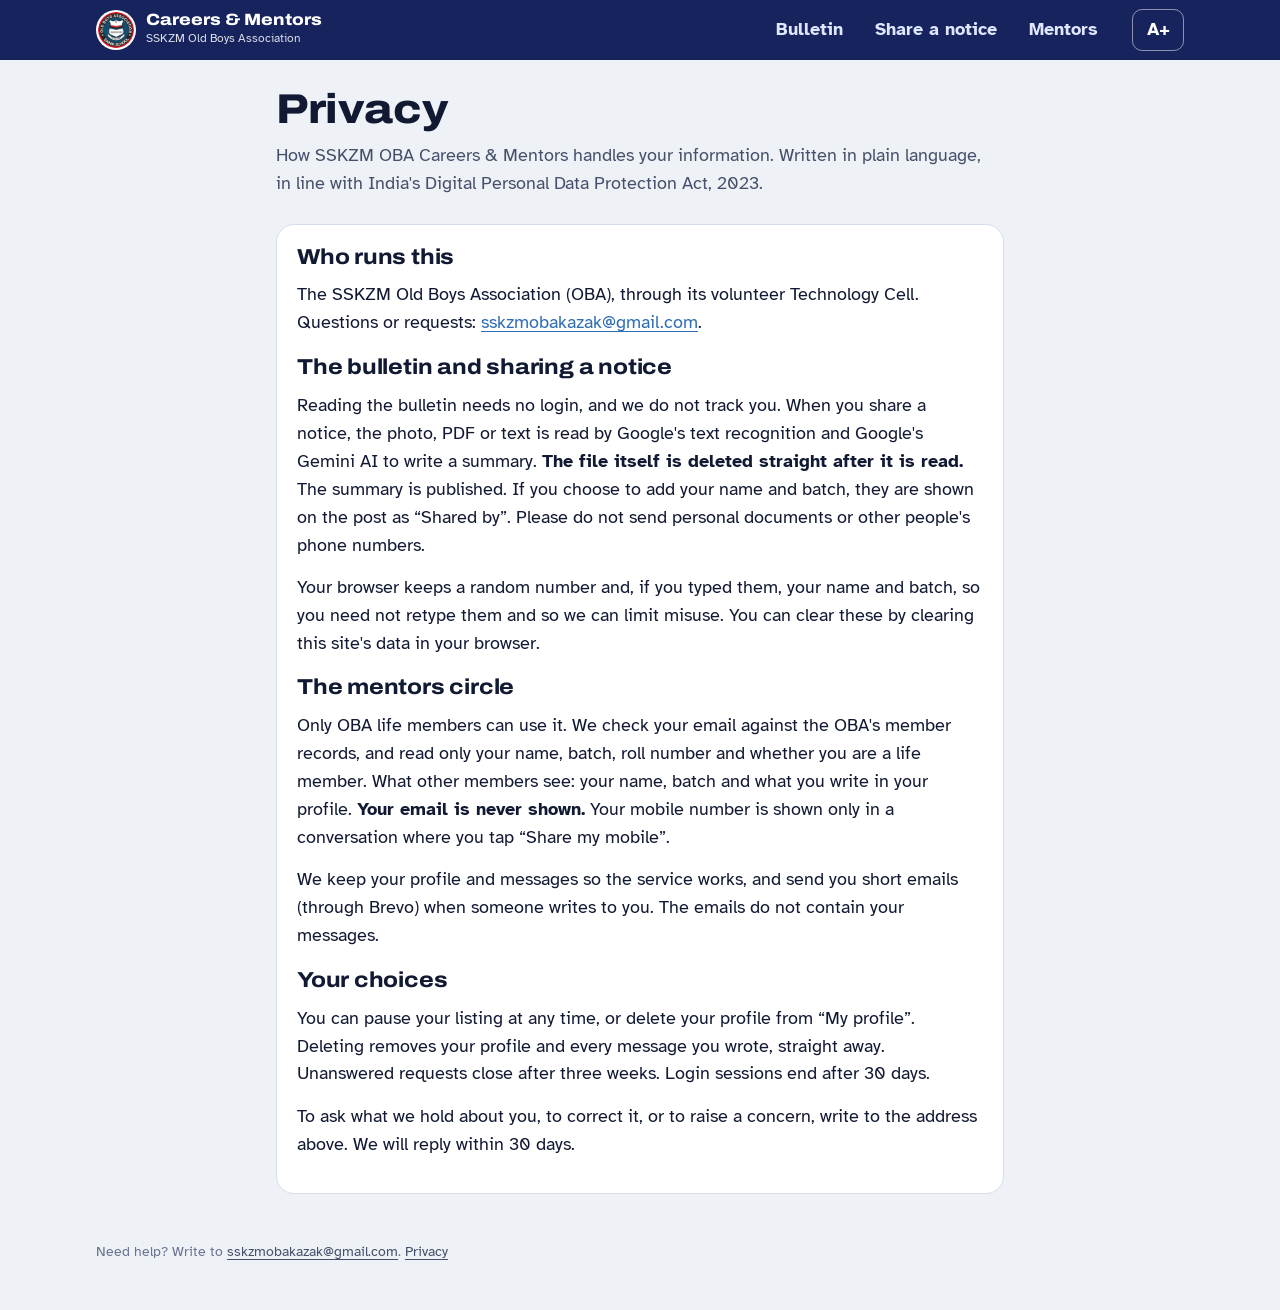
==== privacy.html @ cae5c1fb "First version of careers.sskzmoba.org Bulletin (closing date first, filters, search, share, report)," ====
<!doctype html>
<html lang="en">
<head>
<meta charset="utf-8">
<meta name="viewport" content="width=device-width, initial-scale=1, viewport-fit=cover">
<title>Privacy: SSKZM OBA Careers &amp; Mentors</title>
<meta name="description" content="How SSKZM OBA Careers and Mentors handles your information.">
<meta name="theme-color" content="#16235c">
<meta property="og:title" content="SSKZM OBA Careers">
<meta property="og:description" content="Open jobs, exams, scholarships and admissions for Kazaks. Share a notice in a minute.">
<meta property="og:image" content="assets/img/school-900.jpg">
<link rel="icon" href="assets/img/favicon-64.png">
<link rel="apple-touch-icon" href="assets/img/apple-touch-icon.png">
<link rel="manifest" href="manifest.webmanifest">
<link rel="preload" href="assets/fonts/atkinson-400-normal.woff2" as="font" type="font/woff2" crossorigin>
<link rel="stylesheet" href="assets/css/site.css">
</head>
<body>
<header class="topbar">
  <div class="wrap">
    <a class="brand" href="index.html">
      <img src="assets/img/oba-logo-96.png" alt="" width="40" height="40">
      <span><b>Careers &amp; Mentors</b><small>SSKZM Old Boys Association</small></span>
    </a>
    <nav class="topnav" aria-label="Main">
      <a href="index.html">Bulletin</a>
      <a href="share.html">Share a notice</a>
      <a href="mentors.html">Mentors</a>
    </nav>
    <button class="textsize" id="textsize" type="button" aria-pressed="false" aria-label="Make text bigger">A+</button>
  </div>
</header>
<main class="wrap" id="main" style="max-width:760px">
  <section class="board-head"><h1>Privacy</h1>
  <p>How SSKZM OBA Careers &amp; Mentors handles your information. Written in plain language, in line with India's Digital Personal Data Protection Act, 2023.</p></section>
  <div class="panel" style="margin:18px 0">
    <h2>Who runs this</h2>
    <p>The SSKZM Old Boys Association (OBA), through its volunteer Technology Cell. Questions or requests: <a data-help-email href="#"></a>.</p>
    <h2 style="margin-top:18px">The bulletin and sharing a notice</h2>
    <p>Reading the bulletin needs no login, and we do not track you. When you share a notice, the photo, PDF or text is read by Google's text recognition and Google's Gemini AI to write a summary. <b>The file itself is deleted straight after it is read.</b> The summary is published. If you choose to add your name and batch, they are shown on the post as “Shared by”. Please do not send personal documents or other people's phone numbers.</p>
    <p>Your browser keeps a random number and, if you typed them, your name and batch, so you need not retype them and so we can limit misuse. You can clear these by clearing this site's data in your browser.</p>
    <h2 style="margin-top:18px">The mentors circle</h2>
    <p>Only OBA life members can use it. We check your email against the OBA's member records, and read only your name, batch, roll number and whether you are a life member. What other members see: your name, batch and what you write in your profile. <b>Your email is never shown.</b> Your mobile number is shown only in a conversation where you tap “Share my mobile”.</p>
    <p>We keep your profile and messages so the service works, and send you short emails (through Brevo) when someone writes to you. The emails do not contain your messages.</p>
    <h2 style="margin-top:18px">Your choices</h2>
    <p>You can pause your listing at any time, or delete your profile from “My profile”. Deleting removes your profile and every message you wrote, straight away. Unanswered requests close after three weeks. Login sessions end after 30 days.</p>
    <p>To ask what we hold about you, to correct it, or to raise a concern, write to the address above. We will reply within 30 days.</p>
  </div>
</main>
<footer class="site wrap">
  <p>Need help? Write to <a data-help-email href="#"></a>. <a href="privacy.html">Privacy</a></p>
</footer>

<nav class="tabbar" aria-label="Main">
  <a href="index.html"><svg viewBox="0 0 24 24" fill="none" stroke="currentColor" stroke-width="2" stroke-linecap="round" stroke-linejoin="round" aria-hidden="true"><rect x="4" y="3" width="16" height="18" rx="2"/><path d="M8 8h8M8 12h8M8 16h5"/></svg>Bulletin</a>
  <a href="share.html" class="tab-share"><svg viewBox="0 0 24 24" fill="none" stroke="currentColor" stroke-width="2" stroke-linecap="round" stroke-linejoin="round" aria-hidden="true"><path d="M12 16V4M7 9l5-5 5 5"/><path d="M4 16v3a2 2 0 0 0 2 2h12a2 2 0 0 0 2-2v-3"/></svg>Share</a>
  <a href="mentors.html"><svg viewBox="0 0 24 24" fill="none" stroke="currentColor" stroke-width="2" stroke-linecap="round" stroke-linejoin="round" aria-hidden="true"><circle cx="9" cy="8" r="3.2"/><path d="M3.5 20a5.5 5.5 0 0 1 11 0"/><circle cx="17" cy="9" r="2.4"/><path d="M15.5 14.2A4.5 4.5 0 0 1 21 18.5"/></svg>Mentors</a>
</nav>

<script src="assets/js/config.js"></script>
<script src="assets/js/common.js"></script>
</body>
</html>
---- assets/css/site.css ----
/* Self-hosted fonts (no Google Fonts call). Licences in assets/fonts. */
@font-face { font-family: "Archivo"; src: url("../fonts/archivo-wdth.woff2") format("woff2-variations"), url("../fonts/archivo-wdth.woff2") format("woff2");
  font-weight: 100 900; font-stretch: 62% 125%; font-style: normal; font-display: swap; }
@font-face { font-family: "Atkinson Hyperlegible"; src: url("../fonts/atkinson-400-normal.woff2") format("woff2"); font-weight: 400; font-style: normal; font-display: swap; }
@font-face { font-family: "Atkinson Hyperlegible"; src: url("../fonts/atkinson-700-normal.woff2") format("woff2"); font-weight: 700; font-style: normal; font-display: swap; }
@font-face { font-family: "Atkinson Hyperlegible"; src: url("../fonts/atkinson-400-italic.woff2") format("woff2"); font-weight: 400; font-style: italic; font-display: swap; }

/* SSKZM OBA Careers & Mentors
   Colours come from the OBA crest. Type: Archivo (headings, set wide)
   and Atkinson Hyperlegible (body, chosen for easy reading at any age). */

:root {
  --navy: #16235c;
  --navy-2: #22337a;
  --red: #c8102e;
  --red-ink: #a50d26;
  --sky: #2f6db5;
  --paper: #eef2f7;
  --surface: #ffffff;
  --ink: #121a33;
  --ink-2: #47506a;
  --ink-3: #6b7390;
  --line: #d6dce8;
  --focus: #f2b705;
  --ok: #1d7a4a;
  --ok-bg: #e5f4ec;
  --warn-bg: #fdecef;

  /* Section tab colours: muted so the closing date stays the loudest thing */
  --s-job: #2f6db5;
  --s-b1: #7a4fb5;
  --s-b2: #1f7f86;
  --s-b3: #b5762f;
  --s-b4: #4f8a2f;
  --s-c: #5a6788;
  --s-d1: #8a8f9e;

  --radius-lg: 18px;
  --radius: 12px;
  --radius-sm: 8px;
  --shadow: 0 1px 0 rgba(18, 26, 51, 0.06), 0 6px 18px -10px rgba(18, 26, 51, 0.25);

  --fs: 18px;               /* base, raised by the A+ button */
  --head: "Archivo", "Arial Narrow", system-ui, sans-serif;
  --body: "Atkinson Hyperlegible", system-ui, -apple-system, "Segoe UI", Roboto, sans-serif;
  --tabbar-h: 68px;
}
:root[data-text="large"] { --fs: 21px; }

@media (prefers-color-scheme: dark) {
  :root:not([data-theme="light"]) {
    --paper: #0e1430; --surface: #172045; --ink: #eef1fa; --ink-2: #c3c9dc; --ink-3: #98a0bb;
    --line: #2c3766; --navy: #9fb4ff; --navy-2: #b8c7ff; --sky: #8fb6ec; --red: #ff6b7d; --red-ink: #ff8a99;
    --ok: #6fd49e; --ok-bg: #143628; --warn-bg: #3a1622;
    --shadow: 0 1px 0 rgba(0,0,0,.3), 0 8px 22px -12px rgba(0,0,0,.6);
  }
}

*, *::before, *::after { box-sizing: border-box; }
[hidden] { display: none !important; }   /* class styles must never un-hide things */
html { -webkit-text-size-adjust: 100%; }
body {
  margin: 0;
  font-family: var(--body);
  font-size: var(--fs);
  line-height: 1.55;
  color: var(--ink);
  background: var(--paper);
  padding-bottom: calc(var(--tabbar-h) + env(safe-area-inset-bottom));
}
img { max-width: 100%; display: block; }
a { color: var(--sky); text-underline-offset: 3px; }
button, input, select, textarea { font: inherit; color: inherit; }
:focus-visible { outline: 3px solid var(--focus); outline-offset: 2px; border-radius: 4px; }
.sr-only { position: absolute !important; width: 1px; height: 1px; overflow: hidden; clip: rect(0 0 0 0); white-space: nowrap; }
.wrap { max-width: 1120px; margin: 0 auto; padding: 0 16px; }

h1, h2, h3 { font-family: var(--head); font-stretch: 112%; line-height: 1.15; margin: 0; color: var(--ink); letter-spacing: -0.01em; }
h1 { font-size: clamp(1.7rem, 4.5vw, 2.6rem); font-weight: 800; }
h2 { font-size: 1.35rem; font-weight: 750; }
h3 { font-size: 1.1rem; font-weight: 700; }
p { margin: 0 0 0.8em; }

/* ---------- Top bar ---------- */
.topbar { background: var(--navy); color: #fff; position: sticky; top: 0; z-index: 30; }
@media (prefers-color-scheme: dark) { :root:not([data-theme="light"]) .topbar { background: #0a1029; } }
.topbar .wrap { display: flex; align-items: center; gap: 12px; min-height: 60px; }
.brand { display: flex; align-items: center; gap: 10px; color: #fff; text-decoration: none; min-width: 0; }
.brand img { width: 40px; height: 40px; background: #fff; border-radius: 50%; padding: 2px; }
.brand b { font-family: var(--head); font-stretch: 115%; font-weight: 800; font-size: 1.02rem; line-height: 1.1; display: block; }
.brand small { font-size: 0.78rem; opacity: 0.85; display: block; white-space: nowrap; }
.topnav { display: none; margin-left: auto; gap: 4px; }
.topnav a { color: #dfe6ff; text-decoration: none; padding: 10px 14px; border-radius: 10px; font-weight: 700; }
.topnav a[aria-current="page"] { background: rgba(255,255,255,.14); color: #fff; }
.topnav a:hover { background: rgba(255,255,255,.1); }
.textsize { margin-left: auto; background: transparent; border: 1.5px solid rgba(255,255,255,.5); color: #fff;
  border-radius: 10px; padding: 6px 10px; font-weight: 700; cursor: pointer; min-width: 52px; }
.textsize[aria-pressed="true"] { background: #fff; color: var(--navy); }
@media (min-width: 860px) {
  .topnav { display: flex; }
  .textsize { margin-left: 8px; }
  body { padding-bottom: 0; }
  .tabbar { display: none !important; }
}

/* ---------- Bottom tab bar (phones) ---------- */
.tabbar { position: fixed; left: 0; right: 0; bottom: 0; z-index: 40; background: var(--surface); border-top: 1px solid var(--line);
  display: grid; grid-template-columns: repeat(3, 1fr); padding-bottom: env(safe-area-inset-bottom); }
.tabbar a { display: flex; flex-direction: column; align-items: center; justify-content: center; gap: 2px; height: var(--tabbar-h);
  color: var(--ink-3); text-decoration: none; font-size: 0.82rem; font-weight: 700; }
.tabbar a svg { width: 26px; height: 26px; }
.tabbar a[aria-current="page"] { color: var(--navy); }
.tabbar a[aria-current="page"] svg { stroke-width: 2.4; }
.tabbar .tab-share { color: var(--red); }

/* ---------- Buttons and fields ---------- */
.btn { display: inline-flex; align-items: center; justify-content: center; gap: 8px; min-height: 48px; padding: 10px 18px;
  border-radius: 12px; border: 1.5px solid var(--line); background: var(--surface); color: var(--ink); font-weight: 700;
  text-decoration: none; cursor: pointer; }
.btn:hover { border-color: var(--ink-3); }
.btn-primary { background: var(--red); border-color: var(--red); color: #fff; }
.btn-primary:hover { background: var(--red-ink); border-color: var(--red-ink); }
.btn-navy { background: var(--navy); border-color: var(--navy); color: #fff; }
@media (prefers-color-scheme: dark) { :root:not([data-theme="light"]) .btn-navy { color: #0e1430; } :root:not([data-theme="light"]) .btn-primary { color: #1b0408; } }
.btn-ghost { background: transparent; border-color: transparent; color: var(--sky); padding-inline: 10px; }
.btn[disabled] { opacity: 0.55; cursor: not-allowed; }
.btn-block { width: 100%; }
.field { display: block; margin-bottom: 16px; }
.field > span { display: block; font-weight: 700; margin-bottom: 6px; }
.field small { display: block; color: var(--ink-3); font-size: 0.85em; margin-top: 4px; }
input[type="text"], input[type="email"], input[type="search"], input[type="tel"], input[type="number"], select, textarea {
  width: 100%; min-height: 50px; padding: 12px 14px; border: 1.5px solid var(--line); border-radius: 12px; background: var(--surface); }
textarea { min-height: 140px; resize: vertical; line-height: 1.5; }
input:focus, select:focus, textarea:focus { border-color: var(--sky); outline: none; box-shadow: 0 0 0 3px color-mix(in srgb, var(--sky) 25%, transparent); }

.notice { border-radius: var(--radius); padding: 14px 16px; background: var(--surface); border: 1.5px solid var(--line); }
.notice.ok { background: var(--ok-bg); border-color: transparent; color: var(--ink); }
.notice.err { background: var(--warn-bg); border-color: transparent; }

/* ---------- Bulletin page ---------- */
.board-head { padding: 26px 0 8px; }
.board-head p { color: var(--ink-2); margin: 8px 0 0; max-width: 60ch; }
.board-meta { color: var(--ink-3); font-size: 0.9rem; }

.searchrow { display: flex; gap: 10px; margin: 18px 0 12px; }
.searchrow input { flex: 1; padding-left: 46px; background: var(--surface) url("data:image/svg+xml,%3Csvg xmlns='http://www.w3.org/2000/svg' width='22' height='22' fill='none' stroke='%236b7390' stroke-width='2.2' stroke-linecap='round'%3E%3Ccircle cx='10' cy='10' r='7'/%3E%3Cpath d='m20 20-4.5-4.5'/%3E%3C/svg%3E") no-repeat 14px center; }
.filter-toggle { flex: none; }

.chips { display: flex; gap: 8px; overflow-x: auto; padding: 4px 2px 10px; margin: 0 -16px; padding-inline: 16px; scrollbar-width: none; }
.chips::-webkit-scrollbar { display: none; }
.chip { flex: none; border: 1.5px solid var(--line); background: var(--surface); border-radius: 999px; padding: 8px 14px; min-height: 42px;
  font-weight: 700; color: var(--ink-2); cursor: pointer; display: inline-flex; align-items: center; gap: 8px; }
.chip .n { font-weight: 400; color: var(--ink-3); font-size: 0.85em; }
.chip[aria-pressed="true"] { background: var(--navy); border-color: var(--navy); color: #fff; }
.chip[aria-pressed="true"] .n { color: #cfd8ff; }
@media (prefers-color-scheme: dark) { :root:not([data-theme="light"]) .chip[aria-pressed="true"] { color: #0e1430; } }

.board { display: grid; gap: 22px; }
@media (min-width: 980px) { .board { grid-template-columns: 260px 1fr; align-items: start; } }

.filters { background: var(--surface); border-radius: var(--radius-lg); padding: 18px; border: 1px solid var(--line); }
.filters h2 { font-size: 1rem; margin-bottom: 12px; }
.filters fieldset { border: 0; padding: 0; margin: 0 0 18px; }
.filters legend { font-weight: 700; margin-bottom: 8px; padding: 0; }
.filters label.opt { display: flex; align-items: center; gap: 10px; padding: 6px 0; cursor: pointer; }
.filters input[type="checkbox"], .filters input[type="radio"] { width: 22px; height: 22px; accent-color: var(--navy); }
@media (max-width: 979px) {
  .filters { display: none; }
  .filters.open { display: block; }
}
@media (min-width: 980px) { .filter-toggle { display: none; } .filters { position: sticky; top: 76px; } }

.share-strip { display: flex; align-items: center; gap: 14px; background: var(--navy); color: #fff; border-radius: var(--radius-lg); padding: 16px 18px; }
.share-strip p { margin: 0; flex: 1; }
.share-strip strong { font-family: var(--head); font-stretch: 110%; display: block; font-size: 1.05rem; }
.share-strip .btn { background: #fff; color: var(--navy); border-color: #fff; flex: none; }
@media (prefers-color-scheme: dark) { :root:not([data-theme="light"]) .share-strip { background: #22306b; } }

.list { display: grid; gap: 12px; }
.day-label { font-weight: 700; color: var(--ink-3); font-size: 0.9rem; margin: 14px 0 -2px; }

.post { display: grid; grid-template-columns: 76px 1fr; background: var(--surface); border-radius: var(--radius-lg);
  box-shadow: var(--shadow); overflow: hidden; border-left: 6px solid var(--tab, var(--s-c)); }
.post[data-section="job"] { --tab: var(--s-job); }
.post[data-section="b1"] { --tab: var(--s-b1); }
.post[data-section="b2"] { --tab: var(--s-b2); }
.post[data-section="b3"] { --tab: var(--s-b3); }
.post[data-section="b4"] { --tab: var(--s-b4); }
.post[data-section="d1"] { --tab: var(--s-d1); }

/* The closing date: the one loud element on the page */
.due { padding: 16px 6px 12px 10px; text-align: center; border-right: 1px dashed var(--line); display: flex; flex-direction: column; align-items: center; }
.due .d { font-family: var(--head); font-stretch: 125%; font-weight: 900; font-size: 2rem; line-height: 0.95; color: var(--ink); }
.due .m { font-family: var(--head); font-stretch: 125%; font-weight: 800; font-size: 0.95rem; letter-spacing: 0.04em; color: var(--ink-2); }
.due .left { margin-top: 8px; font-size: 0.74rem; line-height: 1.2; color: var(--ink-3); font-weight: 700; }
.post.soon .due .d, .post.soon .due .left { color: var(--red); }
.due .label { font-size: 0.68rem; color: var(--ink-3); margin-bottom: 4px; }

.post-body { padding: 14px 16px 12px; min-width: 0; }
.kind { font-size: 0.82rem; font-weight: 700; color: var(--tab, var(--ink-3)); display: flex; flex-wrap: wrap; gap: 4px 12px; }
.kind .exp { color: var(--ink-3); font-weight: 400; }
.post h3 { margin: 4px 0 2px; font-size: 1.12rem; overflow-wrap: anywhere; }
.org { color: var(--ink-2); font-size: 0.95rem; margin-bottom: 6px; }
.desc { color: var(--ink-2); margin: 6px 0 8px; overflow-wrap: anywhere; }
.desc.clamp { display: -webkit-box; -webkit-line-clamp: 3; -webkit-box-orient: vertical; overflow: hidden; }
.more { background: none; border: 0; padding: 0; color: var(--sky); font-weight: 700; cursor: pointer; min-height: 32px; }
.tags { display: flex; flex-wrap: wrap; gap: 6px; margin: 6px 0; }
.tag { font-size: 0.8rem; background: var(--paper); color: var(--ink-2); border-radius: 6px; padding: 2px 8px; }
.credit { font-size: 0.85rem; color: var(--ink-3); margin-top: 6px; }
.actions { display: flex; flex-wrap: wrap; gap: 6px; margin-top: 10px; align-items: center; }
.actions .btn { min-height: 42px; padding: 6px 14px; font-size: 0.92rem; }
.actions .btn-ghost { color: var(--ink-3); font-weight: 400; margin-left: auto; }
.actions .report { min-height: 42px; padding-inline: 6px; font-size: 0.85rem; text-decoration: underline; text-underline-offset: 3px; }
.wa { color: #1b7f43; }

.empty { text-align: center; padding: 40px 20px; background: var(--surface); border-radius: var(--radius-lg); }
.empty p { color: var(--ink-2); }
.skeleton { height: 150px; border-radius: var(--radius-lg); background: linear-gradient(90deg, var(--surface) 0%, var(--paper) 50%, var(--surface) 100%); background-size: 200% 100%; animation: shimmer 1.4s infinite linear; }
@keyframes shimmer { to { background-position: -200% 0; } }
@media (prefers-reduced-motion: reduce) { .skeleton { animation: none; } }

.load-more { margin: 10px auto 0; display: flex; }
.archive-link { text-align: center; margin: 22px 0 30px; color: var(--ink-3); font-size: 0.92rem; }

/* ---------- Share page ---------- */
.share-hero { padding: 28px 0 10px; max-width: 640px; }
.share-hero p { color: var(--ink-2); font-size: 1.05em; }
.share-wrap { max-width: 640px; }
.pickers { display: grid; gap: 12px; margin: 18px 0; }
.picker { display: flex; align-items: center; gap: 16px; text-align: left; width: 100%; padding: 18px 18px; min-height: 84px;
  border-radius: var(--radius-lg); border: 2px solid var(--line); background: var(--surface); cursor: pointer; }
.picker:hover { border-color: var(--navy); }
.picker[aria-pressed="true"] { border-color: var(--navy); box-shadow: inset 0 0 0 1px var(--navy); }
.picker .ico { flex: none; width: 52px; height: 52px; border-radius: 14px; display: grid; place-items: center; background: var(--paper); color: var(--navy); }
.picker .ico svg { width: 30px; height: 30px; }
.picker b { display: block; font-size: 1.1em; }
.picker span { color: var(--ink-3); font-size: 0.92em; }
.thumbs { display: grid; grid-template-columns: repeat(auto-fill, minmax(96px, 1fr)); gap: 10px; margin: 6px 0 16px; }
.thumb { position: relative; border-radius: 12px; overflow: hidden; background: var(--surface); border: 1.5px solid var(--line); aspect-ratio: 1; display: grid; place-items: center; text-align: center; font-size: 0.8rem; padding: 6px; }
.thumb img { width: 100%; height: 100%; object-fit: cover; position: absolute; inset: 0; }
.thumb .x { position: absolute; top: 4px; right: 4px; width: 32px; height: 32px; border-radius: 50%; border: 0; background: rgba(0,0,0,.65); color: #fff; font-size: 18px; cursor: pointer; z-index: 2; }
.thumb .st { position: absolute; left: 0; right: 0; bottom: 0; background: rgba(18,26,51,.78); color: #fff; font-size: 0.75rem; padding: 3px 4px; z-index: 2; }
.thumb .st.ok { background: rgba(29,122,74,.92); }
.thumb .st.err { background: rgba(200,16,46,.92); }
.steps-simple { margin: 26px 0; padding: 18px; background: var(--surface); border-radius: var(--radius-lg); }
.steps-simple ol { margin: 8px 0 0; padding-left: 1.3em; color: var(--ink-2); }
.steps-simple li { margin-bottom: 6px; }
.results { display: grid; gap: 10px; margin: 16px 0; }
.result-item { border-left: 5px solid var(--ok); background: var(--surface); padding: 10px 14px; border-radius: 10px; }

/* ---------- Mentors ---------- */
.m-hero { position: relative; color: #fff; background: var(--navy); overflow: hidden; }
.m-hero::before { content: ""; position: absolute; inset: 0; background: url("../img/school-900.jpg") center 40% / cover no-repeat; opacity: 0.38; }
@media (min-width: 900px) { .m-hero::before { background-image: url("../img/school-1600.jpg"); } }
.m-hero::after { content: ""; position: absolute; inset: 0; background: linear-gradient(180deg, rgba(22,35,92,.25) 0%, rgba(22,35,92,.92) 85%); }
.m-hero .wrap { position: relative; z-index: 1; padding-top: 70px; padding-bottom: 28px; }
.m-hero h1 { color: #fff; max-width: 16ch; }
.m-hero p { max-width: 52ch; color: #e7ecff; font-size: 1.05em; margin-top: 12px; }
.m-stats { display: flex; flex-wrap: wrap; gap: 8px 22px; margin-top: 16px; color: #dfe6ff; font-size: 0.95rem; }
.m-stats b { font-family: var(--head); font-stretch: 120%; font-size: 1.4rem; color: #fff; margin-right: 4px; }

.m-grid { display: grid; gap: 18px; margin: 22px 0; }
#login-panel { order: -1; }   /* phones: log in first, explanation below */
@media (min-width: 900px) { .m-grid { grid-template-columns: 1.1fr 0.9fr; align-items: start; } #login-panel { order: 0; } }
.panel { background: var(--surface); border-radius: var(--radius-lg); padding: 20px; border: 1px solid var(--line); }
.panel h2 { margin-bottom: 12px; }
.howto { counter-reset: s; list-style: none; margin: 0; padding: 0; display: grid; gap: 14px; }
.howto li { display: grid; grid-template-columns: 40px 1fr; gap: 12px; }
.howto li::before { counter-increment: s; content: counter(s); width: 36px; height: 36px; border-radius: 50%; background: var(--paper);
  color: var(--navy); font-family: var(--head); font-weight: 800; display: grid; place-items: center; }
.howto b { display: block; }
.howto span { color: var(--ink-2); font-size: 0.95em; }
.promise { list-style: none; padding: 0; margin: 0; display: grid; gap: 10px; }
.promise li { padding-left: 32px; position: relative; color: var(--ink-2); }
.promise li::before { content: ""; position: absolute; left: 0; top: 4px; width: 20px; height: 20px; border-radius: 50%;
  background: var(--ok-bg) url("data:image/svg+xml,%3Csvg xmlns='http://www.w3.org/2000/svg' width='12' height='12' fill='none' stroke='%231d7a4a' stroke-width='3'%3E%3Cpath d='M2 6.5 5 9l5-6'/%3E%3C/svg%3E") center no-repeat; }
.promise b { color: var(--ink); }

.m-tabs { display: flex; gap: 6px; border-bottom: 1.5px solid var(--line); margin: 18px 0 16px; overflow-x: auto; }
.m-tabs button { background: none; border: 0; border-bottom: 3px solid transparent; padding: 12px 14px; font-weight: 700; color: var(--ink-3); cursor: pointer; white-space: nowrap; margin-bottom: -1.5px; }
.m-tabs button[aria-selected="true"] { color: var(--navy); border-bottom-color: var(--navy); }
.badge { display: inline-grid; place-items: center; min-width: 22px; height: 22px; padding: 0 6px; border-radius: 999px; background: var(--red); color: #fff; font-size: 0.75rem; margin-left: 6px; }

.mentor-list { display: grid; gap: 14px; }
@media (min-width: 760px) { .mentor-list { grid-template-columns: 1fr 1fr; } }
.mentor { background: var(--surface); border-radius: var(--radius-lg); padding: 18px; box-shadow: var(--shadow); display: flex; flex-direction: column; gap: 6px; }
.mentor .top { display: flex; gap: 12px; align-items: center; }
.avatar { flex: none; width: 52px; height: 52px; border-radius: 50%; background: var(--navy); color: #fff; display: grid; place-items: center;
  font-family: var(--head); font-weight: 800; font-stretch: 115%; font-size: 1.1rem; }
.mentor .who b { display: block; font-size: 1.05rem; }
.mentor .who span { color: var(--ink-3); font-size: 0.9rem; }
.mentor .headline { color: var(--ink-2); }
.pill { display: inline-block; font-size: 0.8rem; border-radius: 999px; padding: 2px 10px; background: var(--paper); color: var(--ink-2); margin: 0 4px 4px 0; }
.pill.room { background: var(--ok-bg); color: var(--ok); font-weight: 700; }
.pill.full { background: var(--warn-bg); color: var(--red); font-weight: 700; }
.mentor .bio { color: var(--ink-2); font-size: 0.95em; }
.mentor .btn { margin-top: auto; }

.inbox { display: grid; gap: 8px; }
.inbox-item { display: flex; gap: 12px; align-items: center; width: 100%; text-align: left; background: var(--surface); border: 1px solid var(--line);
  border-radius: var(--radius); padding: 12px 14px; cursor: pointer; }
.inbox-item .t { flex: 1; min-width: 0; }
.inbox-item .t b { display: block; }
.inbox-item .t span { display: block; color: var(--ink-3); font-size: 0.9rem; white-space: nowrap; overflow: hidden; text-overflow: ellipsis; }
.status { font-size: 0.78rem; font-weight: 700; border-radius: 999px; padding: 2px 10px; background: var(--paper); color: var(--ink-2); white-space: nowrap; }
.status.pending { background: #fff4d6; color: #7a5600; }
.status.active { background: var(--ok-bg); color: var(--ok); }
.unread b { color: var(--navy); }

.thread { display: flex; flex-direction: column; gap: 10px; }
.thread-head { display: flex; gap: 12px; align-items: center; flex-wrap: wrap; }
.msgs { display: flex; flex-direction: column; gap: 10px; padding: 14px; background: var(--paper); border-radius: var(--radius-lg); max-height: 60vh; overflow-y: auto; }
.bubble { max-width: 85%; padding: 10px 14px; border-radius: 16px; background: var(--surface); white-space: pre-wrap; overflow-wrap: anywhere; box-shadow: var(--shadow); }
.bubble.mine { align-self: flex-end; background: var(--navy); color: #fff; border-bottom-right-radius: 4px; }
.bubble.theirs { align-self: flex-start; border-bottom-left-radius: 4px; }
.bubble time { display: block; font-size: 0.72rem; opacity: 0.7; margin-top: 4px; }
@media (prefers-color-scheme: dark) { :root:not([data-theme="light"]) .bubble.mine { background: #2d3f8f; } }
.composer { display: flex; gap: 8px; align-items: flex-end; }
.composer textarea { min-height: 56px; }
.phone-box { padding: 12px 14px; border-radius: var(--radius); background: var(--ok-bg); }

.modal { border: 0; border-radius: var(--radius-lg); padding: 0; width: min(560px, calc(100% - 24px)); max-height: 90vh; color: var(--ink); background: var(--surface); }
.modal::backdrop { background: rgba(10, 16, 40, 0.55); }
.modal .inner { padding: 22px; }
.modal h2 { margin-bottom: 10px; }
.choice-grid { display: grid; gap: 8px; }
.choice { display: flex; gap: 10px; align-items: flex-start; padding: 10px 12px; border: 1.5px solid var(--line); border-radius: 12px; cursor: pointer; }
.choice input { margin-top: 4px; width: 20px; height: 20px; accent-color: var(--navy); flex: none; }
.checks { display: flex; flex-wrap: wrap; gap: 8px; }
.checks label { display: inline-flex; align-items: center; gap: 8px; border: 1.5px solid var(--line); border-radius: 999px; padding: 6px 12px; cursor: pointer; }
.checks input { width: 18px; height: 18px; accent-color: var(--navy); }
.checks label:has(input:checked) { border-color: var(--navy); background: color-mix(in srgb, var(--navy) 8%, var(--surface)); }

.toast { position: fixed; left: 50%; bottom: calc(var(--tabbar-h) + 16px); transform: translateX(-50%); background: var(--ink); color: var(--paper);
  padding: 12px 18px; border-radius: 12px; z-index: 60; max-width: calc(100% - 32px); box-shadow: var(--shadow); }
@media (min-width: 860px) { .toast { bottom: 24px; } }

footer.site { padding-top: 28px; padding-bottom: 36px; color: var(--ink-3); font-size: 0.9rem; }
footer.site a { color: var(--ink-2); }

/* Keep things we scroll to clear of the sticky top bar */
#status, .post, #thread, #filters { scroll-margin-top: 80px; }

/* Logged in: the banner shrinks so the tools are on the first screen */
body.m-in .m-hero .wrap { padding-top: 22px; padding-bottom: 18px; }
body.m-in .m-hero h1 { font-size: 1.35rem; max-width: none; }
body.m-in .m-hero p, body.m-in .m-stats { display: none; }
.m-tabs button { flex: 1 0 auto; padding-inline: 10px; }
@media (max-width: 380px) { .m-tabs button { font-size: 0.92rem; padding-inline: 6px; } }
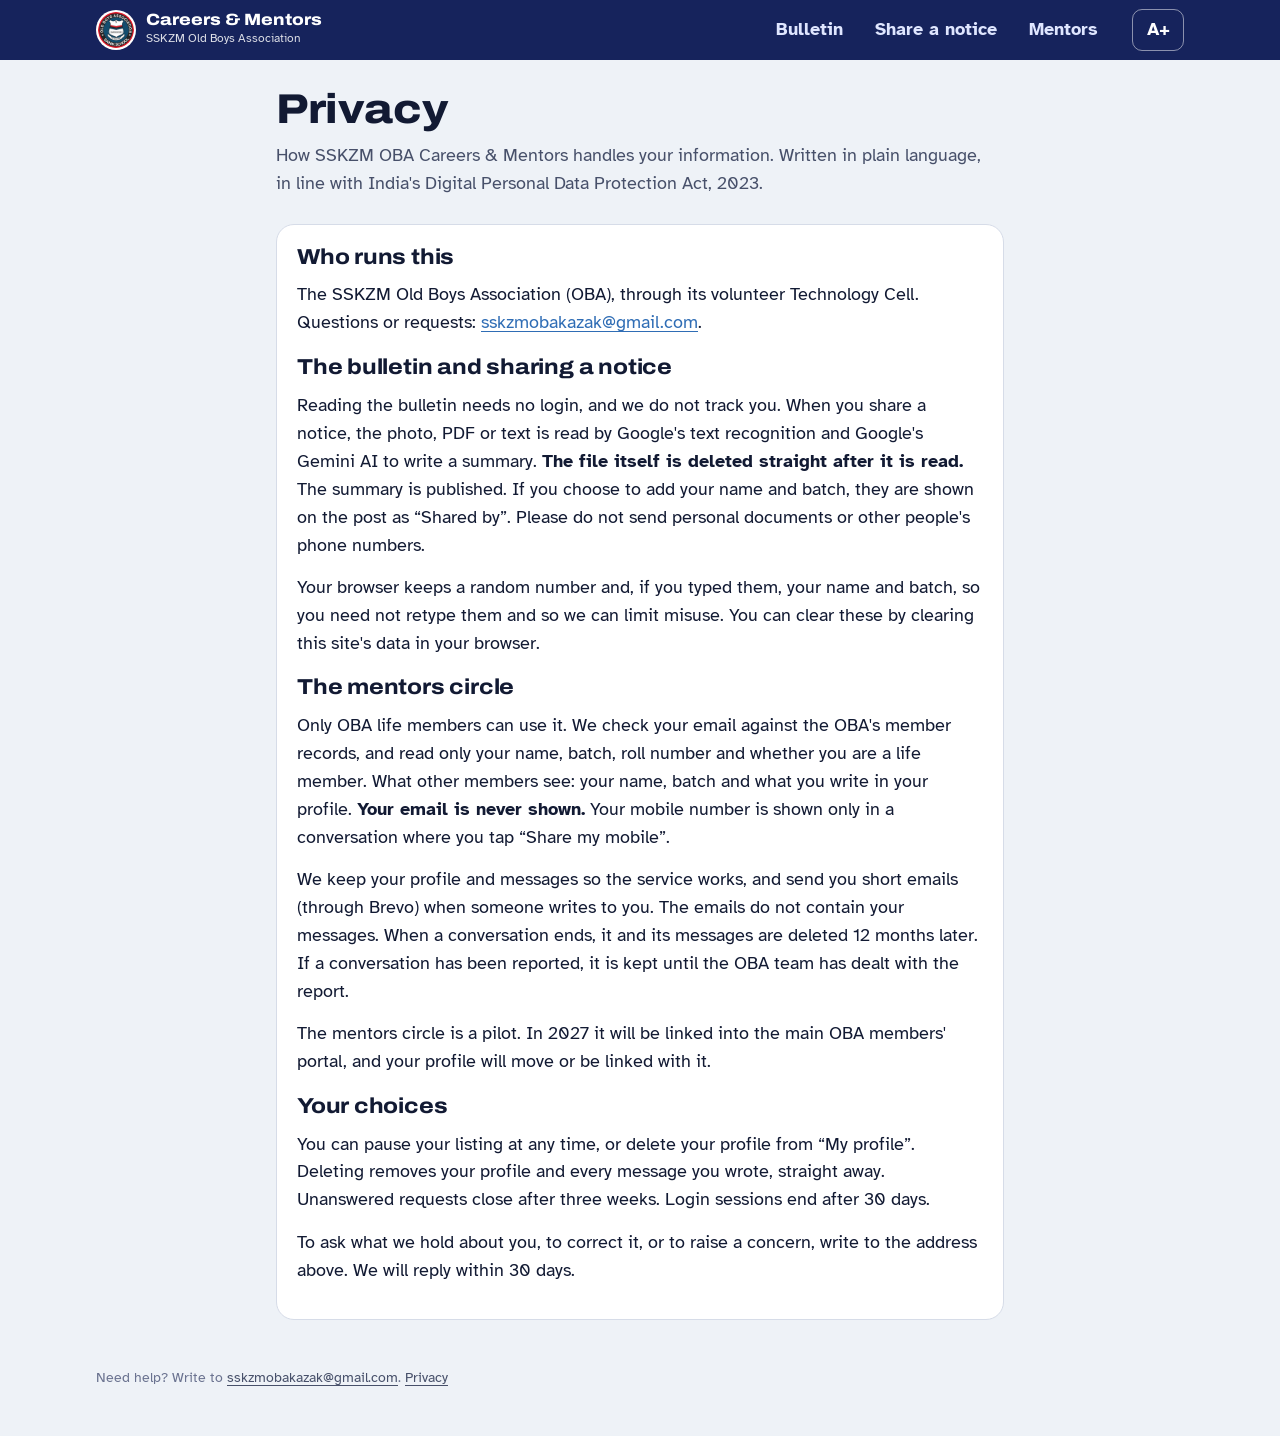
==== commit b01b5c73: "Mentors: say it is a pilot and state the 12-month retention Consent text, the Mentors page and the p" ====
--- a/privacy.html
+++ b/privacy.html
@@ -41,7 +41,8 @@
     <p>Your browser keeps a random number and, if you typed them, your name and batch, so you need not retype them and so we can limit misuse. You can clear these by clearing this site's data in your browser.</p>
     <h2 style="margin-top:18px">The mentors circle</h2>
     <p>Only OBA life members can use it. We check your email against the OBA's member records, and read only your name, batch, roll number and whether you are a life member. What other members see: your name, batch and what you write in your profile. <b>Your email is never shown.</b> Your mobile number is shown only in a conversation where you tap “Share my mobile”.</p>
-    <p>We keep your profile and messages so the service works, and send you short emails (through Brevo) when someone writes to you. The emails do not contain your messages.</p>
+    <p>We keep your profile and messages so the service works, and send you short emails (through Brevo) when someone writes to you. The emails do not contain your messages. When a conversation ends, it and its messages are deleted 12 months later. If a conversation has been reported, it is kept until the OBA team has dealt with the report.</p>
+    <p>The mentors circle is a pilot. In 2027 it will be linked into the main OBA members' portal, and your profile will move or be linked with it.</p>
     <h2 style="margin-top:18px">Your choices</h2>
     <p>You can pause your listing at any time, or delete your profile from “My profile”. Deleting removes your profile and every message you wrote, straight away. Unanswered requests close after three weeks. Login sessions end after 30 days.</p>
     <p>To ask what we hold about you, to correct it, or to raise a concern, write to the address above. We will reply within 30 days.</p>
--- a/assets/css/site.css
+++ b/assets/css/site.css
@@ -296,7 +296,8 @@
 .mentor .bio { color: var(--ink-2); font-size: 0.95em; }
 .mentor .btn { margin-top: auto; }
 
-.inbox { display: grid; gap: 8px; }
+.inbox { display: grid; grid-template-columns: minmax(0, 1fr); gap: 8px; }
+.inbox-item, .mentor, .post, .thread, .msgs { min-width: 0; }   /* long text wraps or truncates instead of widening the page */
 .inbox-item { display: flex; gap: 12px; align-items: center; width: 100%; text-align: left; background: var(--surface); border: 1px solid var(--line);
   border-radius: var(--radius); padding: 12px 14px; cursor: pointer; }
 .inbox-item .t { flex: 1; min-width: 0; }
